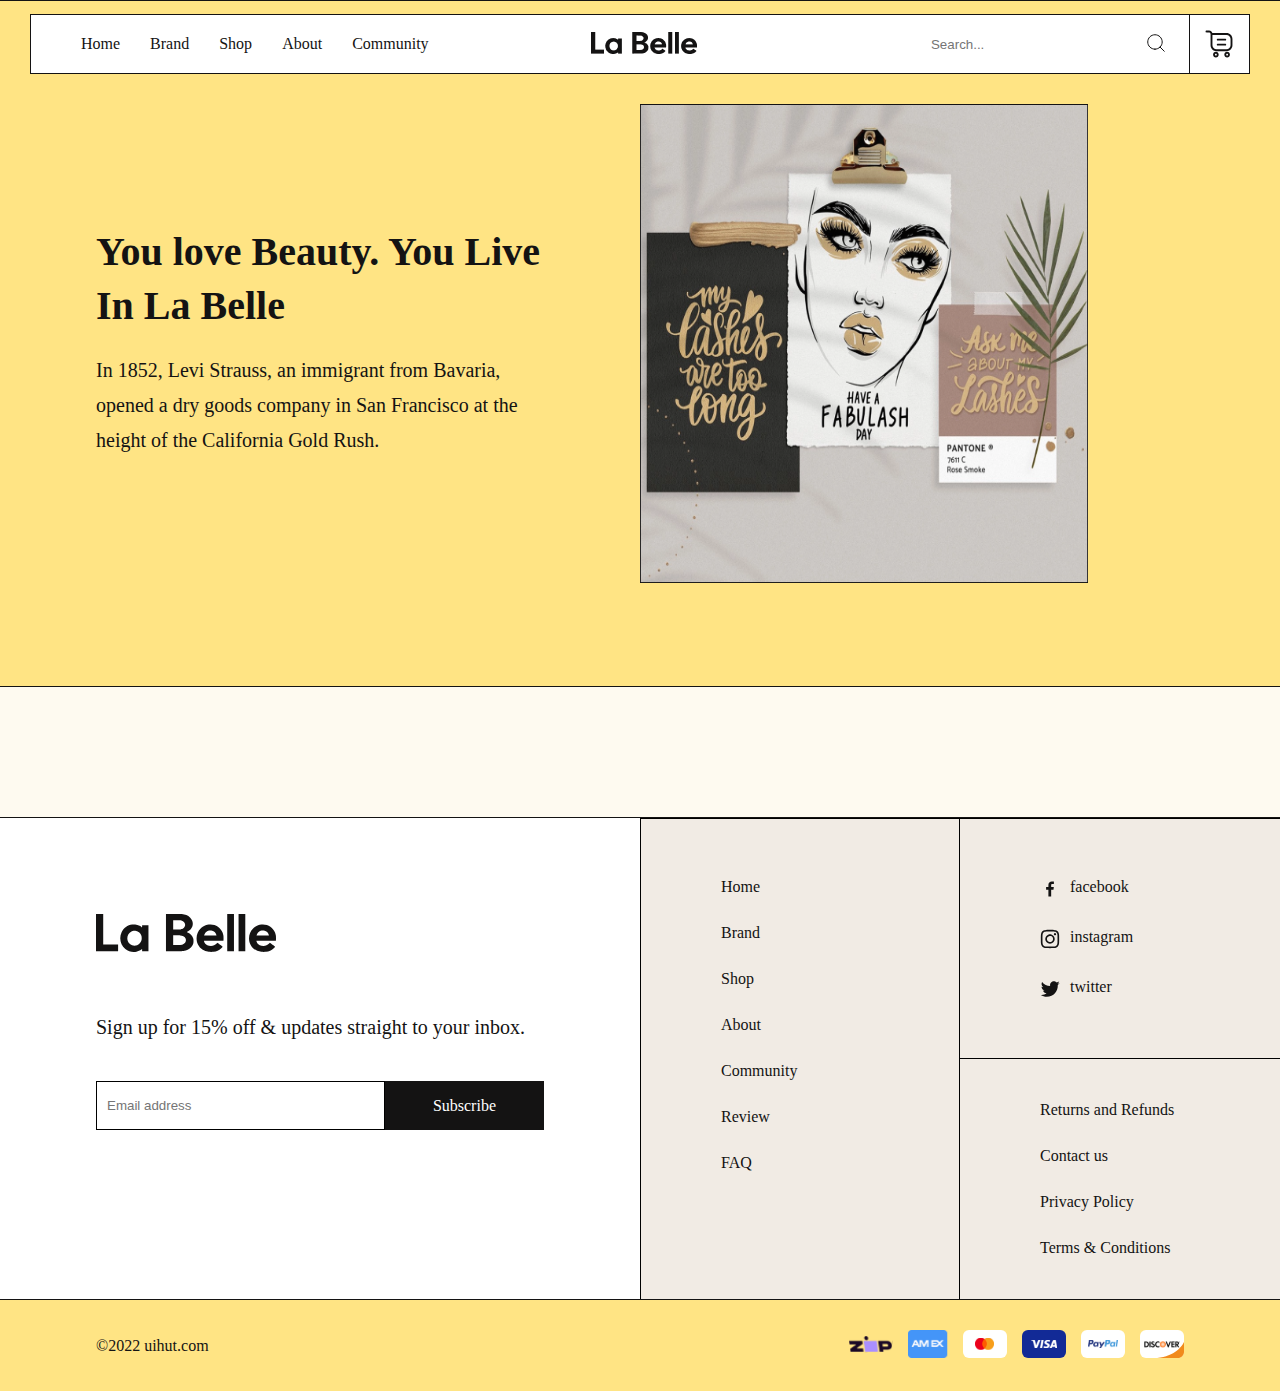
==== about.html @ 319d914e "Initial commit" ====
<!DOCTYPE html>
<html lang="en">
<head>
    <meta charset="UTF-8">
    <meta name="viewport" content="width=device-width, initial-scale=1.0">
    <title>Document</title>
    <link rel="stylesheet" href="./assets/css/main.css" />
	<link rel="stylesheet" href="./assets/css/bootstrap.css">
</head>
<body>
    <header>
		<input type="checkbox" id="toggle-navbar" class="toggle-navbar">
		<label for="toggle-navbar" class="hamburger">☰
		</label>
		<nav class="navbar">
			<ul>
				<li><a href="./index.html">Home</a></li>
				<li><a href="./brand.html">Brand</a></li>
				<li><a href="./shops.html">Shop</a></li>
				<li><a href="./about.html">About</a></li>
				<li><a href="./community.html">Community</a></li>
			</ul>
		</nav>
		<a href="/index.html">
			<img src="./assets/img/Logo.png" alt="logo">
		</a>
		<div class="header-right">
			<div class="search">
				<input type="text" placeholder="Search..." />
				<div role="button" tabindex="0" aria-label="Search">
					<img src="./assets/icon/Search Icon.svg" alt="Search Icon" />
				</div>
			</div>
			<a href="#" class="cart">
				<img src="./assets/icon/cart.svg" alt="shopping cart">
			</a>
		</div>
	</header>


    <div class="color-banner-1 ">
		<section class="banner banner-2 border-top-bottom">
			<div class="left-content padding-banner">
				<h2 id="title-banner">
					You love Beauty. 
                    You Live In La Belle
				</h2>
				<p>
					In 1852, Levi Strauss, an immigrant from Bavaria, opened a dry goods company in San Francisco at the height of the California Gold Rush.
				</p>
			</div>
			<div class="right-content ">
				<img id="banner-img-02" src="./assets/img/image-67.png" alt="Beauty You Want.Deals You Love.">
			</div>
		</section>
	</div>




    <footer>
        <section class="banner border-top-bottom  ">
            <div class="left-content padding-0 color-02">
                <img id="logo" src="./assets/icon/Logo.svg" alt="logo">
                <p>
                    Sign up for 15% off & updates straight to your inbox.
                </p>
                <div class="input-email">
                    <input type="email" placeholder="Email address" />
                    <a href="#">
                        Subscribe
                    </a>
                </div>
            </div>
            <div class="right-content border-top color-01 ">
                <div class="footer-menu">
                    <nav>
                        <ul>
                            <li>
                                <a href="#">Home</a>
                            </li>
                            <li>
                                <a href="#">Brand</a>
                            </li>
                            <li>
                                <a href="#">Shop</a>
                            </li>
                            <li>
                                <a href="#">About</a>
                            </li>
                            <li>
                                <a href="#">Community</a>
                            </li>
                            <li>
                                <a href="#">Review</a>
                            </li>
                            <li>
                                <a href="#">FAQ</a>
                            </li>
                        </ul>
                    </nav>
                </div>
                <div class="footer-end">
                    <div class="footer-social border-bottom">
                        <a href="#">
                            <img src="./assets/icon/Facebook.svg" alt="facebook">
                            <p>facebook</p>
                        </a>
                        <a href="#">
                            <img src="./assets/icon/Instagram.svg" alt="instagram">
                            <p>instagram</p>
                        </a>
                        <a href="#">
                            <img src="./assets/icon/Twitter.svg" alt="twitter">
                            <p>twitter</p>
                        </a>
                    </div>
                    <div class="footer-support">
                        <a href="#">
                            Returns and Refunds
                        </a>
                        <a href="#">
                            Contact us
                        </a>
                        <a href="#">
                            Privacy Policy
                        </a>
                        <a href="#">
                            Terms & Conditions
                        </a>
                    </div>
                </div>
        </section>
        <div class="money-pay">
            <a href="#">©2022 uihut.com</a>
            <nav>
                <ul>
                    <li>
                        <a href="#">
                            <img src="./assets/icon/pay-01.svg" alt="money pay">
                        </a>
                    </li>
                    <li>
                        <a href="#">
                            <img src="./assets/icon/pay-02.svg" alt="money pay">
                        </a>
                    </li>
                    <li>
                        <a href="#">
                            <img src="./assets/icon/pay-03.svg" alt="money pay">
                        </a>
                    </li>
                    <li>
                        <a href="#">
                            <img src="./assets/icon/pay-04.svg" alt="money pay">
                        </a>
                    </li>
                    <li>
                        <a href="#">
                            <img src="./assets/icon/pay-05.svg" alt="money pay">
                        </a>
                    </li>
                    <li>
                        <a href="#">
                            <img src="./assets/icon/pay-06.svg" alt="money pay">
                        </a>
                    </li>
                </ul>
            </nav>
        </div>
    </footer>
    
</body>
</html>
---- assets/css/main.css ----
@charset "UTF-8";
/* http://meyerweb.com/eric/tools/css/reset/ 
   v2.0 | 20110126
   License: none (public domain)
*/
html,
body,
div,
span,
applet,
object,
iframe,
h1,
h2,
h3,
h4,
h5,
h6,
p,
blockquote,
pre,
a,
abbr,
acronym,
address,
big,
cite,
code,
del,
dfn,
em,
img,
ins,
kbd,
q,
s,
samp,
small,
strike,
strong,
sub,
sup,
tt,
var,
b,
u,
i,
center,
dl,
dt,
dd,
ol,
ul,
li,
fieldset,
form,
label,
legend,
table,
caption,
tbody,
tfoot,
thead,
tr,
th,
td,
article,
aside,
canvas,
details,
embed,
figure,
figcaption,
footer,
header,
hgroup,
menu,
nav,
output,
ruby,
section,
summary,
time,
mark,
audio,
video {
  margin: 0;
  padding: 0;
  border: 0;
  font-size: 100%;
  font: inherit;
  vertical-align: baseline;
  text-decoration: none;
}

/* HTML5 display-role reset for older browsers */
article,
aside,
details,
figcaption,
figure,
footer,
header,
hgroup,
menu,
nav,
section {
  display: block;
}

body {
  line-height: 1;
}

ol,
ul {
  list-style: none;
}

blockquote,
q {
  quotes: none;
}

blockquote:before,
blockquote:after,
q:before,
q:after {
  content: "";
  content: none;
}

table {
  border-collapse: collapse;
  border-spacing: 0;
}

header {
  top: 14px;
  left: 30px;
  right: 30px;
  max-width: 100%;
  min-width: 480px;
  z-index: 100;
  position: fixed;
  height: 60px;
  display: flex;
  justify-content: space-between;
  align-items: center;
  text-align: center;
  background-color: #ffffff;
  padding: 21px 0px 21px 50px;
  border: 1px solid #141313;
}
header ul {
  display: flex;
  margin-right: 30px;
  gap: 30px;
}
header a {
  color: #141313;
  text-decoration: none;
}
header a:hover {
  text-decoration: underline;
}

.header-right {
  display: flex;
  align-items: center;
  gap: 22px;
}
.header-right .search {
  width: 238px;
  height: 38px;
  margin-left: 100px;
  display: flex;
  align-items: center;
  justify-content: space-between;
  position: relative;
}
.header-right .search:hover {
  border-bottom: 1px solid #141313;
}
.header-right .search input {
  border: none;
  outline: none;
}
.header-right .search div {
  display: inline-block;
}
.header-right .cart {
  width: 60px;
  height: 60px;
  display: flex;
  justify-content: center;
  align-items: center;
  border-left: 1px solid #141313;
}

/* Mặc định, hiển thị menu bình thường */
.navbar {
  display: block;
}

.hamburger {
  background-color: transparent;
  display: none;
  border: none;
  outline: none;
  cursor: pointer;
  font-size: 30px;
}

#toggle-navbar {
  background-color: transparent;
  display: none;
  border: none;
  outline: none;
  cursor: pointer;
  font-size: 30px;
}

/* Khi màn hình nhỏ hơn 852px */
@media (max-width: 1040px) {
  .navbar {
    display: none;
    width: 100%;
    position: absolute;
    left: 0;
    z-index: 10;
  }
  .hamburger {
    display: block;
  }
  .toggle-navbar {
    display: none;
  }
  .toggle-navbar:checked + .hamburger + .navbar {
    display: block;
    width: 65%;
    margin-left: 80px;
    background-color: #fff;
    padding: 20px 20px;
  }
}
* {
  box-sizing: border-box;
}

.color-01 {
  background-color: #F1EBE4;
}

.color-02 {
  background-color: #FFFFFF;
}

a {
  text-decoration: none;
  color: #141313;
}

.border-top {
  border-top: 1px solid #000;
}

.border-bottom {
  border-bottom: 1px solid #000;
}

#logo {
  margin-bottom: 55px;
}

.input-email {
  display: flex;
}
.input-email input {
  width: 100%;
  padding: 10px;
  border: 1px solid #000;
}

.footer-menu {
  width: 50%;
  height: 100%;
  padding: 60px 80px 128px;
  border-right: 1px solid #000;
  border-left: 1px solid #000;
}
.footer-menu nav ul {
  display: flex;
  flex-direction: column;
  gap: 30px;
  padding: 0;
  margin: 0;
}

.footer-end {
  display: flex;
  flex-direction: column;
  justify-content: space-between;
  width: 50%;
  height: 100%;
}
.footer-end img {
  width: 20px;
  height: 20px;
}

.footer-social,
.footer-support {
  height: 50%;
  padding: 50px 80px;
  display: flex;
  flex-direction: column;
  justify-content: center;
  gap: 30px;
}
.footer-social a,
.footer-support a {
  display: flex;
  gap: 10px;
}

.money-pay {
  display: flex;
  background-color: #ffe484;
  justify-content: space-between;
  align-items: center;
  padding: 1.875rem 6rem;
}
.money-pay nav ul {
  display: flex;
  align-items: center;
  gap: 15px;
}

* {
  box-sizing: border-box;
}

.justify-content {
  display: flex;
  justify-content: end;
}

.justify-content-start {
  display: flex;
  justify-content: start;
}

.align-items {
  display: flex;
  justify-content: center;
  align-items: center;
}

.padding-0 {
  padding: 6rem 6rem;
}

.padding-banner {
  padding: 14rem 6rem 12rem 6rem;
}

.border-top-bottom {
  border-top: 1px solid #141313;
  border-bottom: 1px solid #141313;
}

.text-center {
  text-align: center;
}

.text-start {
  text-align: start;
}

.width {
  width: 100%;
}

body {
  background-color: #fefaf0;
}

h2 {
  font-size: 2.5rem;
  font-weight: 600;
  color: #141313;
  margin-bottom: 1.25rem;
  line-height: 54px;
  text-align: center;
}

h5 {
  font-size: 1, 5rem;
  font-weight: 600;
  color: #141313;
  margin-bottom: 1.25rem;
  line-height: 32px;
  text-align: center;
}

.banner {
  display: flex;
  flex-wrap: wrap;
  width: 100%;
  min-width: 480px;
}
.banner .left-content {
  width: 50%;
}
.banner .left-content h1 {
  font-size: 3.875rem;
  font-weight: 600;
  color: #141313;
  margin-bottom: 1.25rem;
}
.banner .left-content p {
  font-size: 20px;
  font-weight: 400;
  color: #141313;
  line-height: 1.75;
  margin-bottom: 2.25rem;
}
.banner .left-content a {
  display: inline-block;
  font-weight: 500;
  color: #fff;
  padding: 0.9375rem 3rem;
  line-height: 1.2;
  background-color: #141313;
  text-decoration: none;
  transition: background-color 0.3s ease, color 0.3s ease;
}
.banner .left-content a:hover {
  background-color: #ffe484;
  color: #141313;
}
.banner .right-content {
  display: flex;
  align-items: center;
  width: 50%;
}
.banner .right-content .list-image {
  width: 100%;
  height: 100%;
  object-fit: cover;
  border-left: 1px solid #141313;
}

@media (max-width: 1095px) {
  .banner {
    flex-direction: column;
  }
  .banner .left-content,
  .banner .right-content {
    width: 100%;
  }
  .banner .left-content {
    max-width: 680px;
    border-right: none;
  }
  .banner .right-content {
    display: flex;
    justify-content: center;
  }
  .banner .right-content img {
    height: auto;
  }
}
.brand-logo img {
  width: 100%;
}

.new-product {
  padding: 6rem 6rem;
}
.new-product .title p {
  font-size: 20px;
  font-weight: 400;
  color: #141313;
  line-height: 20px;
  margin-bottom: 2.25rem;
  text-align: center;
}

.row {
  position: relative;
  display: flex;
  flex-wrap: wrap;
  justify-content: center;
  align-items: center;
}
.row .circle-right,
.row .circle-left {
  width: 40px;
  height: 40px;
  position: absolute;
  z-index: 1;
}
.row .circle-right {
  right: 10px;
}
.row .circle-left {
  left: -25px;
}

.list-product {
  padding-bottom: 10px;
  border: 0.5px solid #141313;
}
.list-product #rectangle {
  width: 100%;
  height: 100%;
  object-fit: cover;
}
.list-product:hover {
  border: 2px solid #141313;
}

.product-content {
  text-align: start;
  padding: 21px 16px 0 16px;
}
.product-content h3 {
  font-size: 1.25rem;
  font-weight: 400;
  color: #141313;
  line-height: 24px;
  margin-bottom: 0.8rem;
}
.product-content p {
  font-size: 14px;
  font-weight: 400;
  color: #141313;
  line-height: 14px;
  margin-bottom: 0.5rem;
}
.product-content #evaluate {
  display: flex;
}
.product-content #evaluate p {
  margin: 0;
}
.product-content #evaluate img {
  width: 64.8px;
  height: 12px;
}

.button {
  display: flex;
  justify-content: space-between;
  align-items: center;
  margin: 24px 10px 0;
  padding: 0.8125rem 0.875rem;
  line-height: 1.2;
  background-color: #141313;
  color: #fff;
  transition: background-color 0.3s ease, color 0.3s ease;
}
.button:hover {
  background-color: #ffe484;
  color: #141313;
}

.category {
  padding: 0px 6rem 6rem;
}

.category-content img {
  width: 100%;
  height: 100%;
  object-fit: cover;
}
.category-content h3 {
  font-size: 1.5vw;
  font-weight: 400;
  color: #141313;
  line-height: 24px;
  margin-bottom: 3rem;
  text-align: center;
  white-space: nowrap;
  text-overflow: ellipsis;
}

.color-banner-1 {
  background-color: #ffe484;
}

.color-banner-2 {
  background-color: #f1ebe4;
}

.color-banner-3 {
  background-color: #B4E2F9;
}

#title-banner {
  text-align: start;
}

.banner-2 {
  margin-bottom: 130px;
}
.banner-2 #banner-img {
  width: 80%;
  height: 80%;
}
.banner-2 #banner-img-02 {
  width: 70%;
  height: 70%;
}

.banner-3 {
  margin-bottom: 130px;
}
.banner-3 #banner-img {
  width: 80%;
  height: 100%;
}

.banner-4 .list-image {
  width: 80%;
  height: 102.5%;
}

.button-container {
  display: flex;
  justify-content: space-between;
  gap: 10px;
  overflow-x: auto;
}

.button-container::-webkit-scrollbar {
  height: 8px;
}

.button-container::-webkit-scrollbar-thumb {
  background: #ccc;
  border-radius: 4px;
}

.btn {
  flex: 0 0 auto;
  width: 35px;
  height: 35px;
  border: none;
  background-color: #141313;
  color: white;
  cursor: pointer;
  white-space: nowrap;
}

.btn:hover {
  background-color: #ffe484;
  border: 1px solid #141313;
}

.button-container {
  overflow: hidden;
}

@media (max-width: 1168px) {
  .button-container {
    padding: 0;
    overflow-x: auto;
  }
}
.list-brand {
  display: grid;
  grid-template-rows: repeat(9, 30px);
  grid-template-columns: repeat(3, 33%);
  grid-auto-flow: column;
  gap: 20px;
}
.list-brand p {
  color: #080808;
  font-size: 16px;
  font-weight: 600;
  width: 150px;
}

#cars {
  width: 100%;
  height: 38px;
  display: flex;
  align-items: center;
  justify-content: space-between;
  background-color: transparent;
  border: none;
  outline: none;
}
#cars:hover {
  border-bottom: 1px solid #141313;
}

.view {
  margin-top: 40px;
}

.view a {
  color: #141313;
  text-decoration: none;
}
.view a:hover {
  text-decoration: underline;
}

/*# sourceMappingURL=main.css.map */
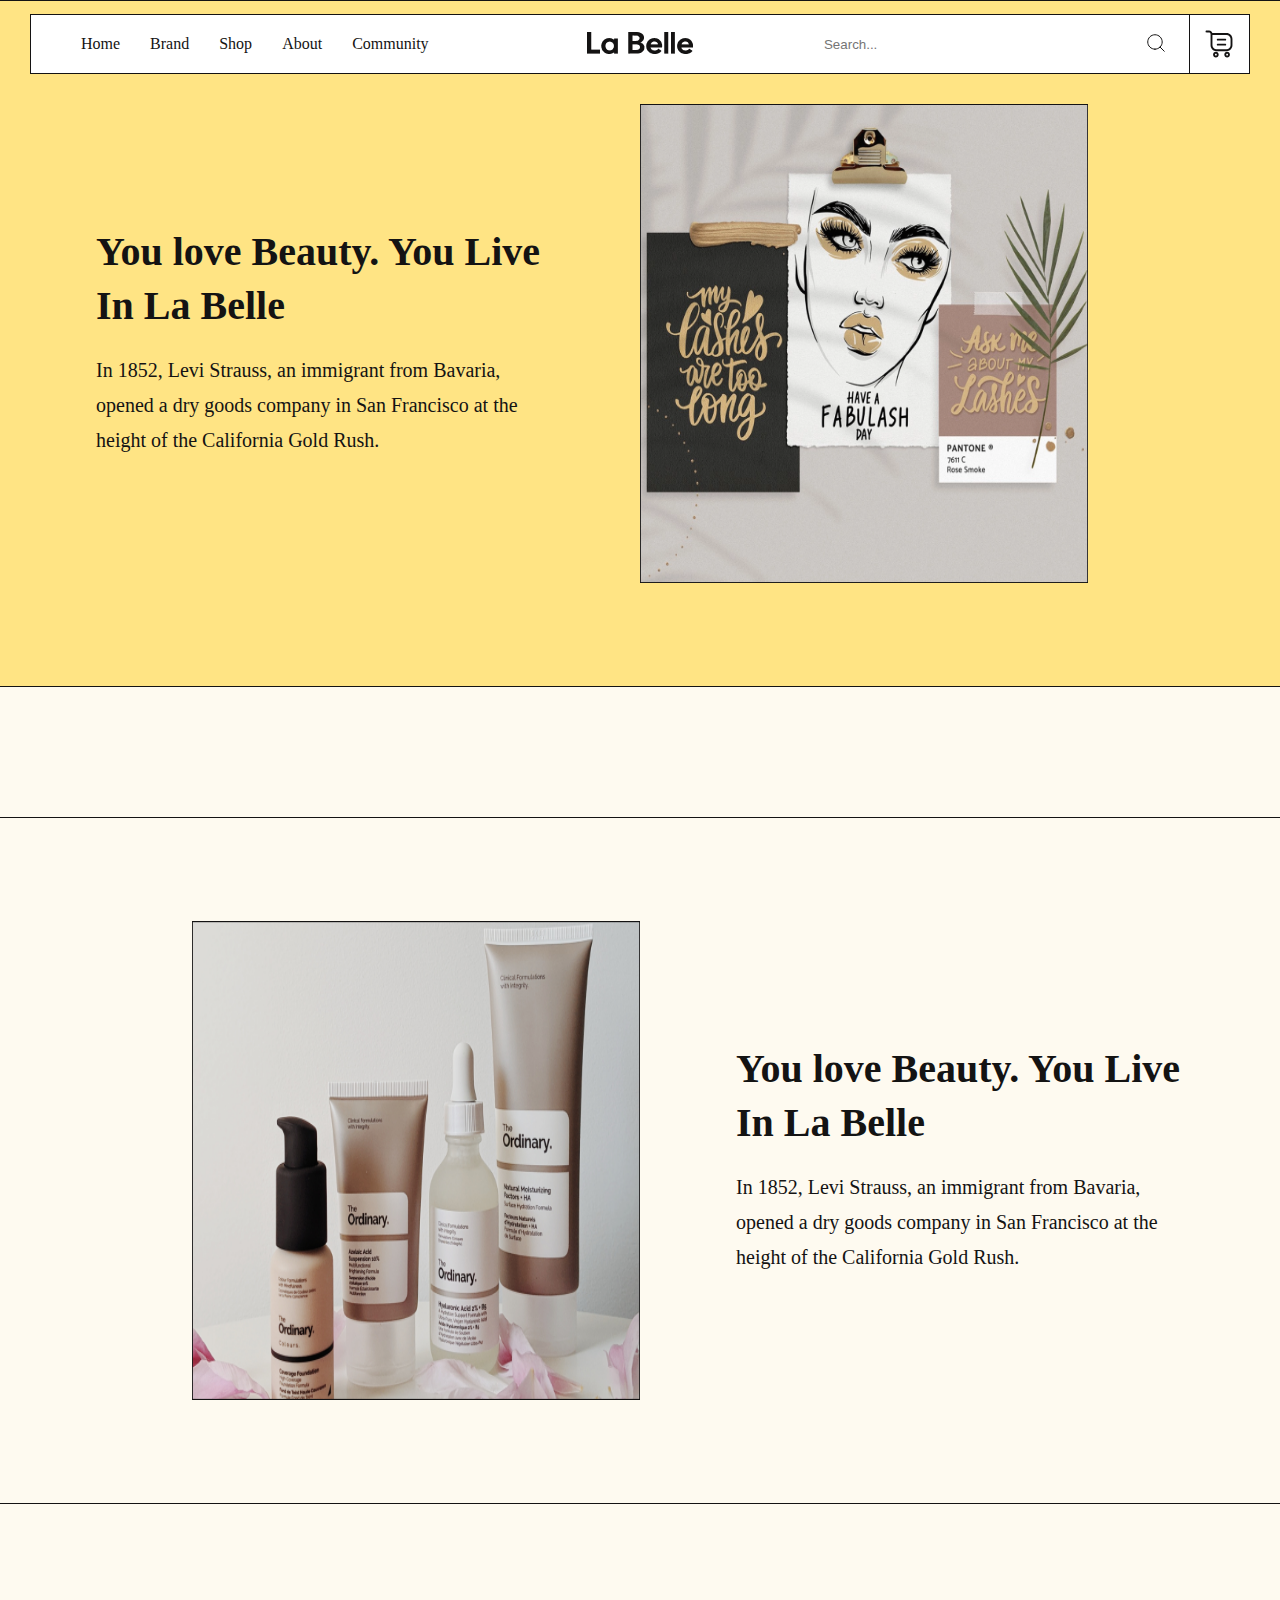
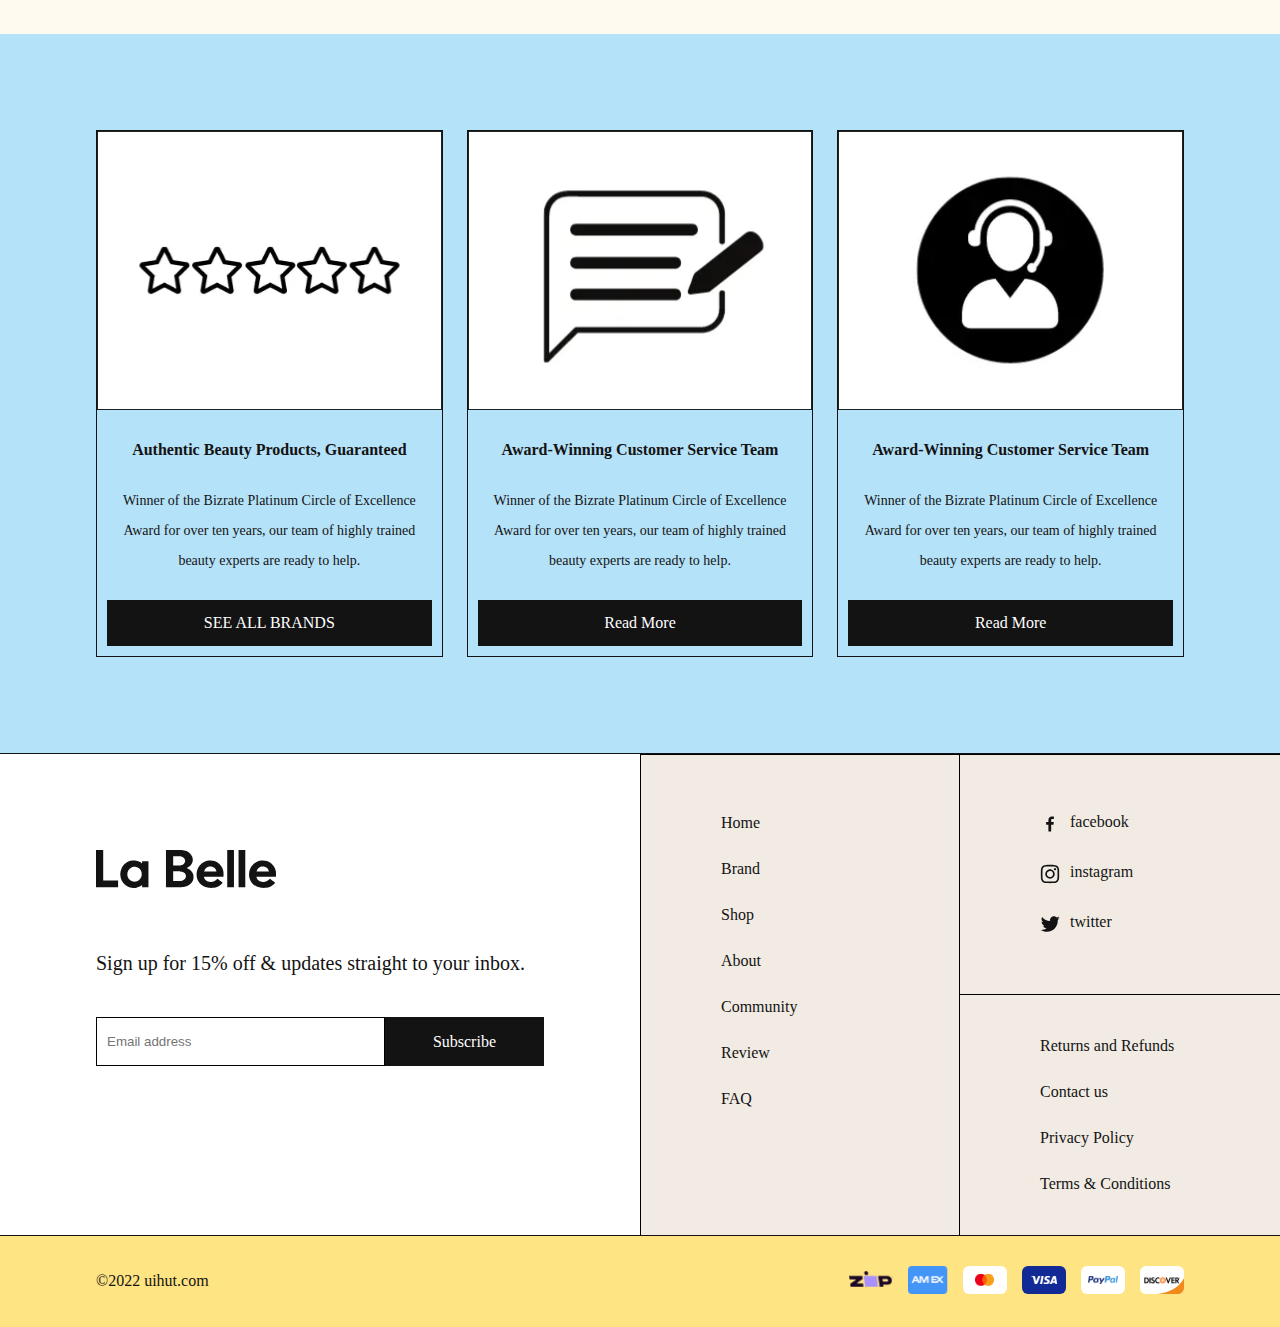
==== commit 7827a644: "2" ====
--- a/about.html
+++ b/about.html
@@ -1,63 +1,155 @@
 <!DOCTYPE html>
 <html lang="en">
+
 <head>
     <meta charset="UTF-8">
     <meta name="viewport" content="width=device-width, initial-scale=1.0">
     <title>Document</title>
     <link rel="stylesheet" href="./assets/css/main.css" />
-	<link rel="stylesheet" href="./assets/css/bootstrap.css">
+    <link rel="stylesheet" href="./assets/css/bootstrap.css">
 </head>
+
 <body>
     <header>
-		<input type="checkbox" id="toggle-navbar" class="toggle-navbar">
-		<label for="toggle-navbar" class="hamburger">☰
-		</label>
-		<nav class="navbar">
-			<ul>
-				<li><a href="./index.html">Home</a></li>
-				<li><a href="./brand.html">Brand</a></li>
-				<li><a href="./shops.html">Shop</a></li>
-				<li><a href="./about.html">About</a></li>
-				<li><a href="./community.html">Community</a></li>
-			</ul>
-		</nav>
-		<a href="/index.html">
-			<img src="./assets/img/Logo.png" alt="logo">
-		</a>
-		<div class="header-right">
-			<div class="search">
-				<input type="text" placeholder="Search..." />
-				<div role="button" tabindex="0" aria-label="Search">
-					<img src="./assets/icon/Search Icon.svg" alt="Search Icon" />
-				</div>
-			</div>
-			<a href="#" class="cart">
-				<img src="./assets/icon/cart.svg" alt="shopping cart">
-			</a>
-		</div>
-	</header>
+        <input type="checkbox" id="toggle-navbar" class="toggle-navbar">
+        <label for="toggle-navbar" class="hamburger">☰
+        </label>
+        <nav class="navbar">
+            <ul>
+                <li><a href="./index.html">Home</a></li>
+                <li><a href="./brand.html">Brand</a></li>
+                <li><a href="./shops.html">Shop</a></li>
+                <li><a href="./about.html">About</a></li>
+                <li><a href="./community.html">Community</a></li>
+            </ul>
+        </nav>
+        <a href="/index.html">
+            <img src="./assets/img/Logo.png" alt="logo">
+        </a>
+        <div class="header-right">
+            <div class="search">
+                <input type="text" placeholder="Search..." />
+                <div role="button" tabindex="0" aria-label="Search">
+                    <img src="./assets/icon/Search Icon.svg" alt="Search Icon" />
+                </div>
+            </div>
+            <a href="#" class="cart">
+                <img src="./assets/icon/cart.svg" alt="shopping cart">
+            </a>
+        </div>
+    </header>
 
 
     <div class="color-banner-1 ">
-		<section class="banner banner-2 border-top-bottom">
-			<div class="left-content padding-banner">
-				<h2 id="title-banner">
-					You love Beauty. 
+        <section class="banner banner-2 border-top-bottom">
+            <div class="left-content padding-banner">
+                <h2 id="title-banner">
+                    You love Beauty.
                     You Live In La Belle
-				</h2>
-				<p>
-					In 1852, Levi Strauss, an immigrant from Bavaria, opened a dry goods company in San Francisco at the height of the California Gold Rush.
-				</p>
-			</div>
-			<div class="right-content ">
-				<img id="banner-img-02" src="./assets/img/image-67.png" alt="Beauty You Want.Deals You Love.">
-			</div>
-		</section>
-	</div>
-
-
-
-
+                </h2>
+                <p>
+                    In 1852, Levi Strauss, an immigrant from Bavaria, opened a dry goods company in San Francisco at the
+                    height of the California Gold Rush.
+                </p>
+            </div>
+            <div class="right-content ">
+                <img id="banner-img-02" src="./assets/img/image-67.png" alt="Beauty You Want.Deals You Love.">
+            </div>
+        </section>
+    </div>
+
+    <section class="banner banner-2 row-reverse  border-top-bottom">
+            <div class="left-content padding-banner">
+                <h2 id="title-banner">
+                    You love Beauty.
+                    You Live In La Belle
+                </h2>
+                <p>
+                    In 1852, Levi Strauss, an immigrant from Bavaria, opened a dry goods company in San Francisco at the
+                    height of the California Gold Rush.
+                </p>
+            </div>
+            <div class="right-content  justify-content ">
+                <img id="banner-img-02" src="./assets/img/valeriia-miller.png" alt="Beauty You Want.Deals You Love.">
+            </div>
+        </section>
+
+    <div class="color-banner-3">
+        <section class="new-product padding-0 text-center">
+            <div class="row gx-4 gy-4">
+                <div class="col-4 products ">
+                    <div class="list-product">
+                        <a href="#">
+                            <img id="rectangle" src="./assets/icon/img-01.svg"
+                                alt="Soy pH-Balanced Hydrating Face Wash Jumbo">
+                        </a>
+                        <div class="product-content">
+                            <a href="#">
+                                <h5>
+                                    Authentic Beauty Products, Guaranteed
+                                </h5>
+                                <p id="review-content">
+                                    Winner of the Bizrate Platinum Circle of Excellence 
+                                    Award for over ten years, our team of highly trained 
+                                    beauty experts are ready to help.
+                                </p>
+                            </a>
+                        </div>
+                        <a class="button" href="#">
+                            <h4 class="width">SEE ALL BRANDS</h4>
+                        </a>
+                    </div>
+                </div>
+                <div class="col-4 products">
+                    <div class="list-product">
+                        <a href="#">
+                            <img id="rectangle" src="./assets/icon/img-02.svg"
+                                alt="Soy pH-Balanced Hydrating Face Wash Jumbo">
+                        </a>
+                        <div class="product-content">
+                            <a href="#">
+                                <h5>
+                                    Award-Winning Customer Service Team
+                                </h5>
+                                <p id="review-content">
+                                    Winner of the Bizrate Platinum Circle of Excellence 
+                                    Award for over ten years, our team of highly trained 
+                                    beauty experts are ready to help.
+                                </p>
+                            </a>
+                        </div>
+                        <a class="button" href="#">
+                            <h4 class="width">Read More</h4>
+                        </a>
+                    </div>
+                </div>
+                <div class="col-4 products">
+                    <div class="list-product">
+                        <a href="#">
+                            <img id="rectangle" src="./assets/icon/img-03.svg"
+                                alt="Soy pH-Balanced Hydrating Face Wash Jumbo">
+                        </a>
+                        <div class="product-content">
+                            <a href="#">
+                                <h5>
+                                    Award-Winning Customer Service Team
+                                </h5>
+                                <p id="review-content">
+                                    Winner of the Bizrate Platinum Circle of Excellence 
+                                    Award for over ten years, our team of highly trained 
+                                    beauty experts are ready to help.
+                                </p>
+                            </a>
+                        </div>
+                        <a class="button " href="#">
+                            <h4 class="width">Read More</h4>
+                        </a>
+                    </div>
+                </div>
+            </div>
+        </section>
+    </div>
+    
     <footer>
         <section class="banner border-top-bottom  ">
             <div class="left-content padding-0 color-02">
@@ -169,6 +261,7 @@
             </nav>
         </div>
     </footer>
-    
+
 </body>
+
 </html>--- a/assets/css/main.css
+++ b/assets/css/main.css
@@ -171,9 +171,8 @@
   gap: 22px;
 }
 .header-right .search {
-  width: 238px;
+  width: 345px;
   height: 38px;
-  margin-left: 100px;
   display: flex;
   align-items: center;
   justify-content: space-between;
@@ -185,6 +184,7 @@
 .header-right .search input {
   border: none;
   outline: none;
+  background-color: transparent;
 }
 .header-right .search div {
   display: inline-block;
@@ -346,19 +346,32 @@
   justify-content: end;
 }
 
+.align-items {
+  display: flex;
+  justify-content: center;
+  align-items: center;
+}
+
 .justify-content-start {
   display: flex;
   justify-content: start;
-}
-
-.align-items {
-  display: flex;
-  justify-content: center;
-  align-items: center;
+  gap: 39px;
 }
 
 .padding-0 {
   padding: 6rem 6rem;
+}
+
+.padding-left-right {
+  padding: 0 6rem;
+}
+
+.padding-top {
+  padding-top: 6rem;
+}
+
+.padding-bottom {
+  padding-bottom: 6rem;
 }
 
 .padding-banner {
@@ -380,6 +393,15 @@
 
 .width {
   width: 100%;
+}
+
+.underline {
+  color: #141313;
+  text-decoration: none;
+  cursor: pointer;
+}
+.underline:hover {
+  text-decoration: underline;
 }
 
 body {
@@ -476,9 +498,6 @@
   width: 100%;
 }
 
-.new-product {
-  padding: 6rem 6rem;
-}
 .new-product .title p {
   font-size: 20px;
   font-weight: 400;
@@ -537,7 +556,7 @@
   font-size: 14px;
   font-weight: 400;
   color: #141313;
-  line-height: 14px;
+  line-height: 30px;
   margin-bottom: 0.5rem;
 }
 .product-content #evaluate {
@@ -710,4 +729,34 @@
   text-decoration: underline;
 }
 
+#review-content {
+  text-align: center;
+}
+
+.row-reverse {
+  flex-direction: row-reverse;
+}
+
+.status {
+  display: flex;
+  padding: 0 20px;
+  justify-content: space-between;
+}
+
+.feeling {
+  display: flex;
+  justify-content: space-between;
+  gap: 10px;
+}
+.feeling a {
+  display: flex;
+  align-items: center;
+  gap: 5px;
+}
+
+.share a {
+  display: flex;
+  align-items: center;
+}
+
 /*# sourceMappingURL=main.css.map */
